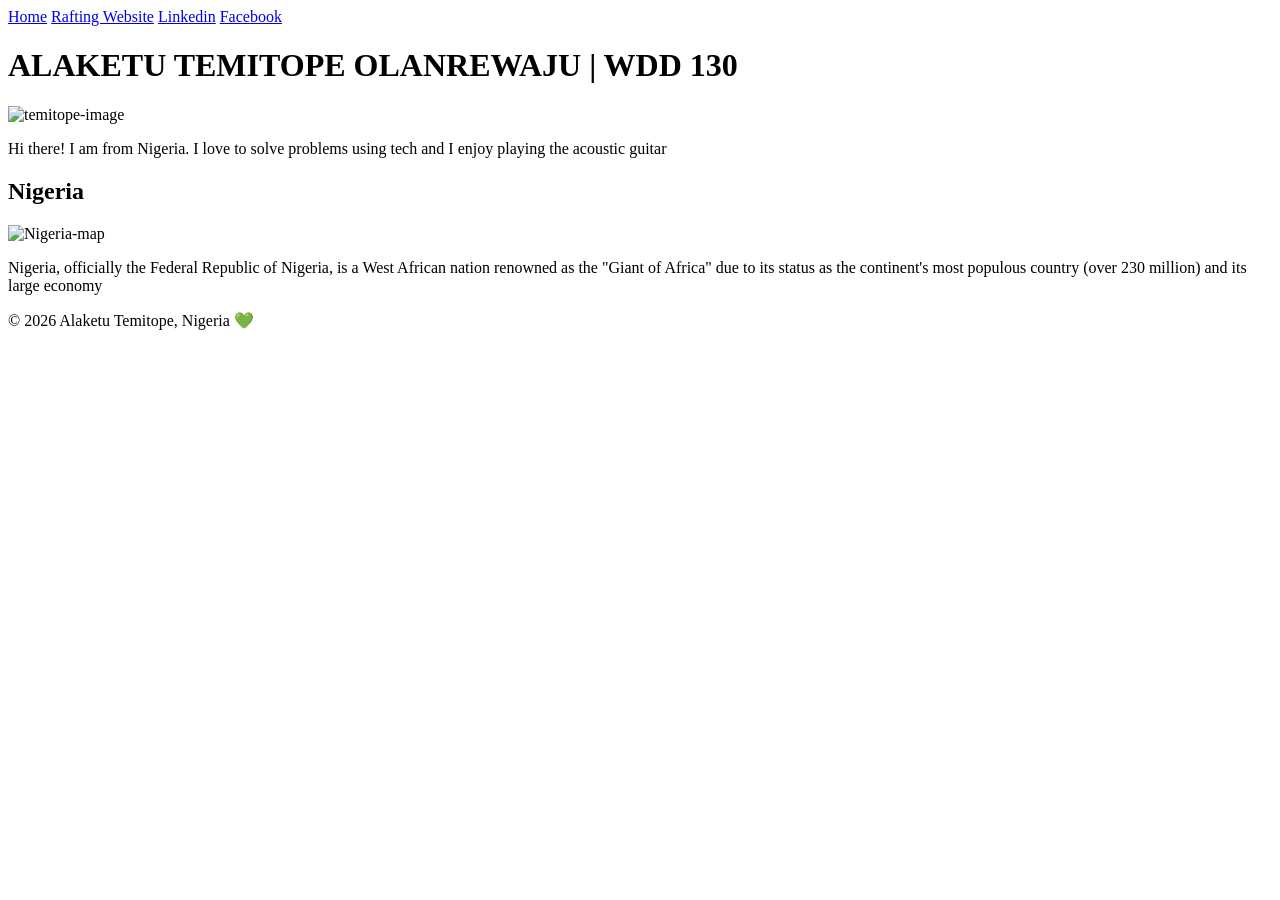
==== wwr/index.html @ e9a7e3e8 "abou page enhancment update" ====
<!doctype html>
<html lang="en">
  <head>
    <meta charset="UTF-8" />
    <meta name="viewport" content="width=device-width, initial-scale=1.0" />
    <title>ALAKETU TEMITOPE OLANREWAJU (WDD 130)</title>
    <meta
      name="description"
      content="Alaketu Temitope, WDD 130, TO edit my page
              This is just a practice page to edit and make changes to my page as I learn HTML and CSS"
    />
    <meta name="author" content="Alaketu Temitope (Wealth_Studio)" />
    <link rel="stylesheet" href="styles/styles.css" />
  </head>
  <body>
    <header>
      <nav>
        <a class="active" href="# ">Home</a>
        <a href="wwr/about.html">Rafting Website</a>
        <a href="www.linkedin.com">Linkedin</a>
        <a href="www.facebook.com">Facebook</a>
      </nav>
    </header>

    <div class="grid">
      <main>
        <h1>ALAKETU TEMITOPE OLANREWAJU | WDD 130</h1>
        <img
          src="images/profile/profile.jpg"
          alt="temitope-image"
          width="200"
        />
        <p>
          Hi there! I am from Nigeria. I love to solve problems using tech and I
          enjoy playing the acoustic guitar
        </p>
      </main>

      <aside class="switch">
        <h2>Nigeria</h2>
        <img src="images/nigeria-map.png" alt="Nigeria-map" width="200" />
        <p>
          Nigeria, officially the Federal Republic of Nigeria, is a West African
          nation renowned as the "Giant of Africa" due to its status as the
          continent's most populous country (over 230 million) and its large
          economy
        </p>
      </aside>
    </div>

    <footer>
      <p>&copy; 2026 Alaketu Temitope, Nigeria 💚</p>
    </footer>
  </body>
</html>
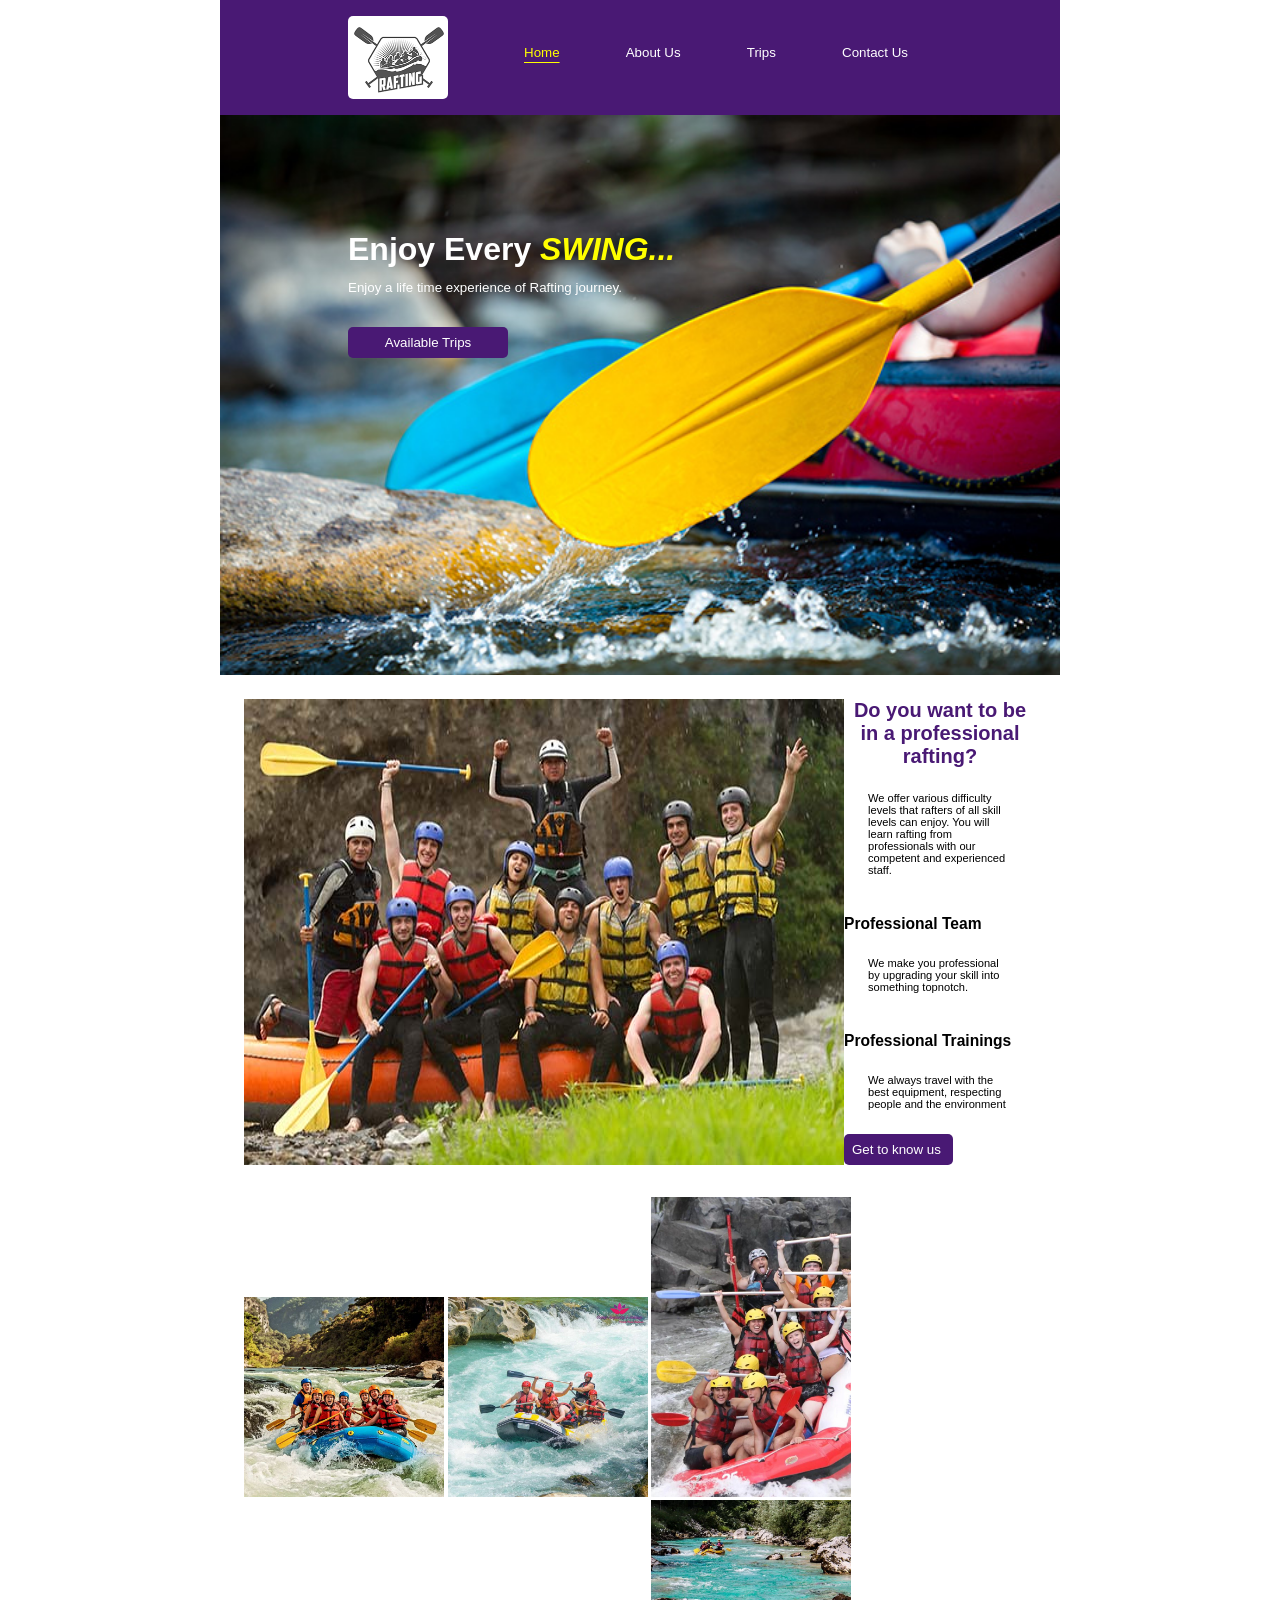
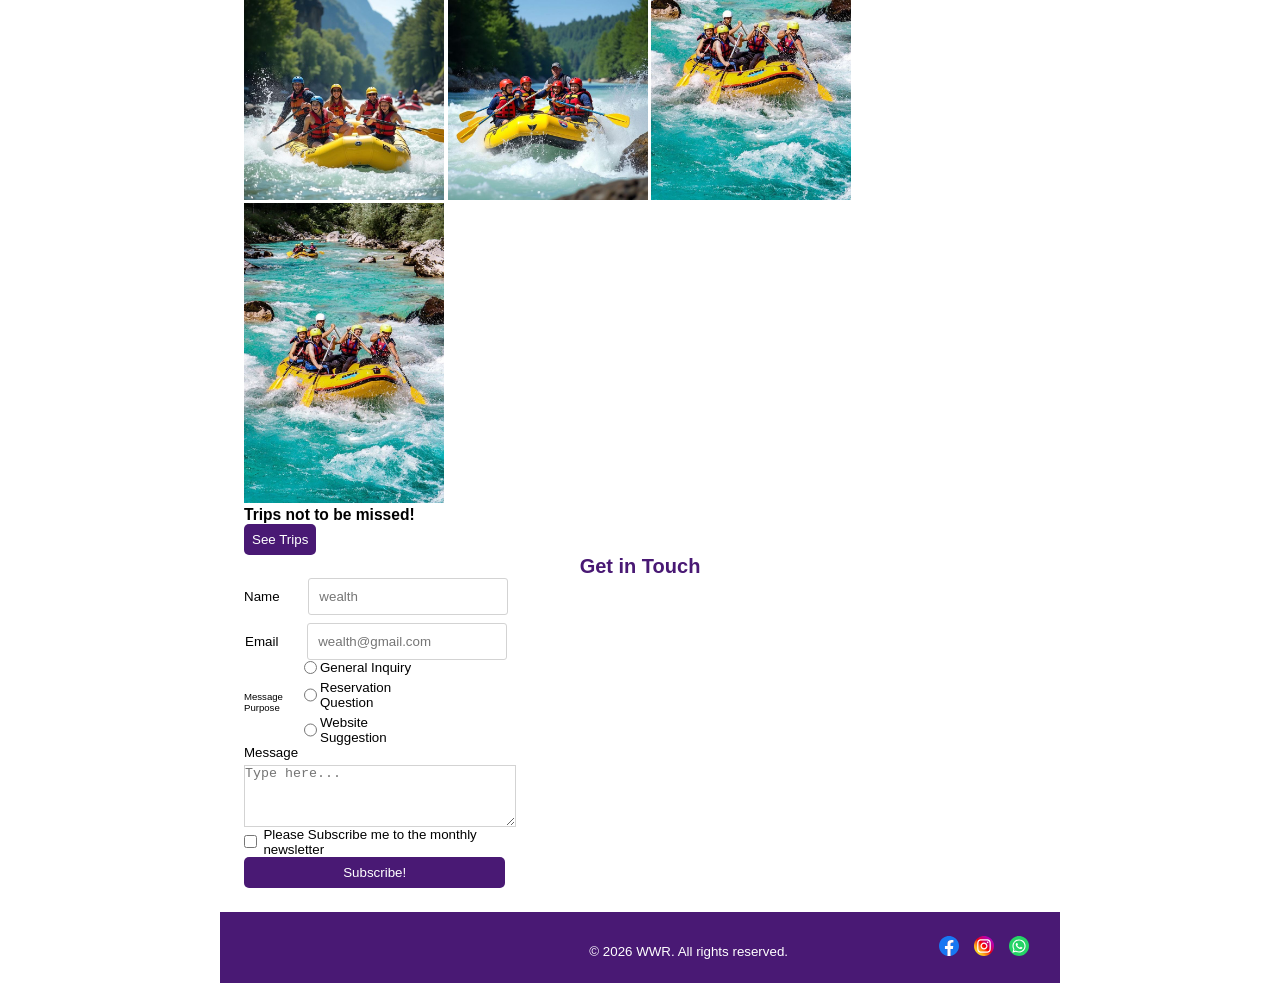
==== commit ed981fe3: "added index for homepage" ====
--- a/wwr/index.html
+++ b/wwr/index.html
@@ -3,53 +3,137 @@
   <head>
     <meta charset="UTF-8" />
     <meta name="viewport" content="width=device-width, initial-scale=1.0" />
-    <title>ALAKETU TEMITOPE OLANREWAJU (WDD 130)</title>
     <meta
       name="description"
-      content="Alaketu Temitope, WDD 130, TO edit my page
-              This is just a practice page to edit and make changes to my page as I learn HTML and CSS"
+      content="This is the Home page or landing page which welcomes all visitors to the rafting website."
     />
-    <meta name="author" content="Alaketu Temitope (Wealth_Studio)" />
-    <link rel="stylesheet" href="styles/styles.css" />
+    <meta name="author" content="Alaketu temitope" />
+    <title>WWR - Landing Page</title>
+    <link rel="stylesheet" href="./styles/rafting.css" />
   </head>
   <body>
     <header>
+      <img src="./images/logo.png" alt="logo" width="100" />
+
       <nav>
-        <a class="active" href="# ">Home</a>
-        <a href="wwr/about.html">Rafting Website</a>
-        <a href="www.linkedin.com">Linkedin</a>
-        <a href="www.facebook.com">Facebook</a>
+        <ul>
+          <li><a class="active" href="#">Home</a></li>
+          <li><a href="about.html">About Us</a></li>
+          <li><a href="trips.html">Trips</a></li>
+          <li><a href="contact.html">Contact Us</a></li>
+        </ul>
       </nav>
     </header>
 
-    <div class="grid">
-      <main>
-        <h1>ALAKETU TEMITOPE OLANREWAJU | WDD 130</h1>
-        <img
-          src="images/profile/profile.jpg"
-          alt="temitope-image"
-          width="200"
-        />
-        <p>
-          Hi there! I am from Nigeria. I love to solve problems using tech and I
-          enjoy playing the acoustic guitar
-        </p>
-      </main>
+    <main>
 
-      <aside class="switch">
-        <h2>Nigeria</h2>
-        <img src="images/nigeria-map.png" alt="Nigeria-map" width="200" />
-        <p>
-          Nigeria, officially the Federal Republic of Nigeria, is a West African
-          nation renowned as the "Giant of Africa" due to its status as the
-          continent's most populous country (over 230 million) and its large
-          economy
-        </p>
-      </aside>
-    </div>
+      <div class="hero">
+        <img src="images/rafting_2.jpg" alt="rafting_hero">
+        <div class="hero-flex">
+          <h1>Enjoy Every <span>SWING...</span></h1>
+          <p>Enjoy a life time experience of Rafting journey.</p>
+          <button type="submit">Available Trips</button>
+        </div>
+      </div>
+
+      <section class="professional">
+        <img src="images/rafting_4.jpg" alt="">
+        <div class="join_profesional">
+          <h2>Do you want to be in a professional rafting?</h2>
+        <p>We offer various difficulty levels that rafters of all skill levels can enjoy. You will learn rafting from professionals with our competent and experienced staff.</p>
+
+        <img src="" alt="">
+        <h3>Professional Team</h3>
+        <p>We make you professional by upgrading your skill into something topnotch.</p>
+        
+        <img src="" alt="">
+        <h3>Professional Trainings</h3>
+        <p>We always travel with the best equipment, respecting people and the environment</p>
+
+        <button type="submit">Get to know us <img src="" alt=""></button>
+
+        </div>
+      </section>
+
+      <section>
+        <div class="gallery">
+          <img src="images/RAFTING-IMAGES(1).jpg" alt="rafting-img" width="200px">
+          <img src="images/RAFTING-IMAGES(2).jpg" alt="rafting-img" width="200px">
+          <img src="images/RAFTING-IMAGES(3).jpg" alt="rafting-img" width="200px">
+          <img src="images/RAFTING-IMAGES(4).jpg" alt="rafting-img" width="200px">
+          <img src="images/RAFTING-IMAGES(5).jpg" alt="rafting-img" width="200px">
+          <img src="images/RAFTING-IMAGES(6).jpg" alt="rafting-img" width="200px">
+          <img src="images/RAFTING-IMAGES(6).jpg" alt="rafting-img" width="200px">
+
+          <h3>Trips not to be missed!</h3>
+          <button> See Trips </button>
+        </div>
+
+        <h2>Get in Touch</h2>
+        <div class="form">
+
+          <div class="get_contact">
+            <form action="post">
+              
+              <div class="personal_details">
+                <div>
+                <label for="name">Name</label>
+                <input type="text" id="name" placeholder="wealth" required>
+                </div>
+              
+                <div>
+                  <label for="email">Email</label>
+                  <input type="email" id="email" placeholder="wealth@gmail.com" required>
+                </div>
+              </div>
+
+              <div class="radio">
+                <p>Message Purpose</p>
+                <div class="radio_select" name="General_inquiry" >
+                  <div>
+                    <input type="radio" name="General_inquiry" id="General_inquiry"> 
+                    <label for="General_inquiry">General Inquiry</label>
+                  </div>
+                  
+                  <div>
+                    <input type="radio" name="General_inquiry" id="Reservation Question"> 
+                    <label for="Reservation Question">Reservation Question</label>
+                  </div>                  
+ 
+                  <div>
+                    <input type="radio" name="General_inquiry" id="Website Suggestion">
+                    <label for="Website Suggestion">Website Suggestion</label>
+                  </div>
+
+                </div>
+              </div>
+
+              <div class="message_purpose">
+                <label for="message">Message</label>
+                <textarea name="message" id="message" rows="4" placeholder="Type here..."></textarea>
+              </div>
+
+              <div class="subscribe">
+                <input type="checkbox" name="subscribe" id="subscribe">
+                <label for="subscribe">Please Subscribe me to the monthly newsletter</label>
+              </div>
+
+              <button class="wide_button" type="submit">Subscribe!</button>
+
+            </form>
+        </div>
+      </section>
+      
+    </main>
 
     <footer>
-      <p>&copy; 2026 Alaketu Temitope, Nigeria 💚</p>
+      <p>&copy; 2026 WWR. All rights reserved.</p>
+      <nav class="socialmedia">
+        <a href="#"><img src="images/facebook.svg" alt="face_book" /> </a>
+        <a href="#"><img src="images/instagram.svg" alt="instagram" /> </a>
+        <a href="#"><img src="images/whatsapp.svg" alt="whatsapp" /> </a>
+      </nav>
     </footer>
+    
   </body>
 </html>
--- a/wwr/styles/rafting.css
+++ b/wwr/styles/rafting.css
@@ -0,0 +1,359 @@
+:root {
+  --deep-gb-color: #491974;
+  --faded-gb-color: rgba(73, 25, 116, 0.5);
+  --text-font: "poppins", Helvetica, sans-serif;
+  --neutral-black: #000000;
+  --neutral-white: #ffffff;
+  --active: yellow;
+  --border: 1px solid lightgray;
+}
+
+* {
+  margin: 0;
+  padding: 0;
+  box-sizing: border-box;
+}
+
+body {
+  font-family: var(--text-font);
+  color: var(--neutral-black);
+}
+
+header,
+main,
+footer {
+  max-width: 840px;
+  margin: 0 auto;
+}
+
+h1,
+h2 {
+  font-family: inherit;
+  color: var(--deep-gb-color);
+  text-align: center;
+}
+
+nav,
+p,
+section,
+article {
+  margin: 16px;
+  padding: 8px;
+  font-size: smaller;
+}
+
+header {
+  background-color: var(--deep-gb-color);
+  display: grid;
+  grid-template-columns: repeat(2, 1fr);
+  align-items: center;
+  padding: 1rem 8rem;
+}
+
+header img {
+  background-color: yellow;
+  border-radius: 5px;
+}
+
+nav {
+  width: 25rem;
+}
+
+header nav ul {
+  display: flex;
+  justify-content: space-between;
+  gap: 2rem;
+}
+
+li {
+  list-style: none;
+  padding-bottom: 10px;
+}
+
+a {
+  text-decoration: none;
+  color: var(--neutral-white);
+}
+
+.socialmedia a {
+  text-decoration: none;
+}
+
+.socialmedia img {
+  width: 20px;
+  height: auto;
+}
+
+.hero {
+  position: relative;
+  /* margin-top: 10px; */
+}
+
+.hero img {
+  display: block;
+  width: 100%;
+  height: auto;
+}
+
+.hero-flex{
+  position: absolute;
+  top: 5rem;
+  left: 7rem;
+  width: 100%;
+  padding: 16px;
+  text-align: left;
+  /* background-color: red; */
+  display:flex;
+  flex-direction: column;
+  justify-content: space-between;
+  gap: 2rem;
+
+}
+
+.hero .hero-flex h1, .hero .hero-flex p{
+  position: relative;
+  padding: 0;
+  margin: 0;
+  text-align: left;
+  color: white;
+
+}
+
+.hero .hero-flex span{
+  color: yellow;
+  font-style: italic;
+}
+.hero .hero-flex button{
+  width: 10rem;
+}
+
+.professional{
+  display:flex;
+}
+
+.hero h1 {
+  position: absolute;
+  top: 20px;
+  width: 100%;
+  padding: 16px;
+  text-align: center;
+  color: var(--neutral-white);
+}
+
+.hero article {
+  position: absolute;
+  bottom: 8rem;
+  color: #ffffff;
+  display: flex;
+  align-items: center;
+  background-color: var(--faded-gb-color);
+  padding: 20px 0;
+  border-radius: 10px;
+}
+
+.hero article img {
+  float: right;
+  width: 150px;
+  height: auto;
+  margin-right: 20px;
+  border-radius: 10px;
+}
+
+
+.active {
+  color: var(--active);
+  text-decoration: underline;
+  text-underline-offset: 0.3rem;
+}
+
+.contact{
+  text-align: center;
+  color: var(--deep-gb-color);
+  /* background-color: rgb(18, 19, 18); */
+  font-size: 0.7rem;
+}
+
+.contact h1{
+  color: var(--deep-gb-color);
+  position: inherit;
+  font-size: 1.5rem;
+  
+}
+
+.contact :nth-child(4){
+  margin-bottom: 1rem;
+}
+
+.container {
+  display: flex;
+  gap: 2rem;
+  height: 350px;
+}
+
+.map{
+  width:45%;
+  height: 100%;
+}
+
+.get_contact{
+  width: 33%;
+  height: 100%;
+}
+
+form{
+  display: flex;
+  flex-direction: column;
+  justify-content: space-between;
+  width: 100%;
+  align-items: start;
+  height: 100%;
+}
+
+.personal_details{
+  display: flex;
+  flex-direction: column;
+  gap:0.5rem;
+  align-items:center;
+  justify-content: center;
+}
+
+.personal_details div{
+  display: flex;
+  align-items: center;
+  gap: 1.8rem;
+}
+
+.radio{
+  display: flex;
+  align-items: center;
+  justify-content: flex-start;
+  width: 100%;
+  gap: 10px;
+}
+
+.radio p{
+  padding: 0;
+  margin: 0;
+  width: 50px;
+  font-size: 0.6rem;
+}
+
+.radio_select{
+  width:50%;
+  display: flex;
+  flex-direction: column;
+  align-items: start;
+  justify-content: center;
+  gap: 5px;
+}
+
+.radio_select div{
+  display: flex;
+  gap: 3px;
+}
+
+.radio_select input, .subscribe input{
+  width:auto;
+}
+
+.message_purpose{
+  display: flex;
+  flex-direction: column;
+  align-items: flex-start;
+  gap: 5px;
+}
+
+.message_purpose textarea{
+  width: 17rem;
+  border: var(--border);
+}
+
+.subscribe{
+  display: flex;
+  align-items: center;
+  gap: 0.4rem;
+  width:110%;
+}
+
+.wide_button{
+  width: 100%;
+  padding: 0.5rem;
+}
+
+
+input{
+    padding: 10px;
+    border: var(--border);
+    width: 200px;
+    border-radius: 3px;
+}
+
+button{
+    padding: 8px;
+    background-color: var(--deep-gb-color);
+    font-family: inherit;
+    border: none;
+    border-radius: 5px;
+    cursor: pointer;
+    color: white;
+}
+
+.wrap-img{
+  display: flex;
+}
+
+.wrap-img p{
+  margin-right: 0 ;
+  /* background-color: aqua; */
+}
+
+.wrap-img img {
+  width: 200px;
+  padding: 20px 0;
+}
+
+
+.boxes{
+  display: flex;
+  justify-content: space-between;
+  margin-top: 20px;
+  overflow-x: auto;
+  scroll-behavior: smooth;
+}
+
+.boxes::-webkit-scrollbar{
+  display: none;
+}
+
+.box{
+  display: flex;
+  flex-direction: column;
+  justify-content: center;
+  align-items: center;
+  flex-shrink: 0;
+  min-width: 200px;
+}
+
+.box img{
+  border-radius: 5px;
+}
+
+.box p{
+  margin: 0;
+}
+
+footer {
+  display: flex;
+  justify-content: flex-end;
+  align-items: end;
+  text-align: center;
+  background-color: var(--deep-gb-color);
+  color: var(--neutral-white);
+}
+
+footer nav{
+  width: 120px;
+  display: flex;
+  justify-content: space-around;
+  margin-left: 7rem;
+}
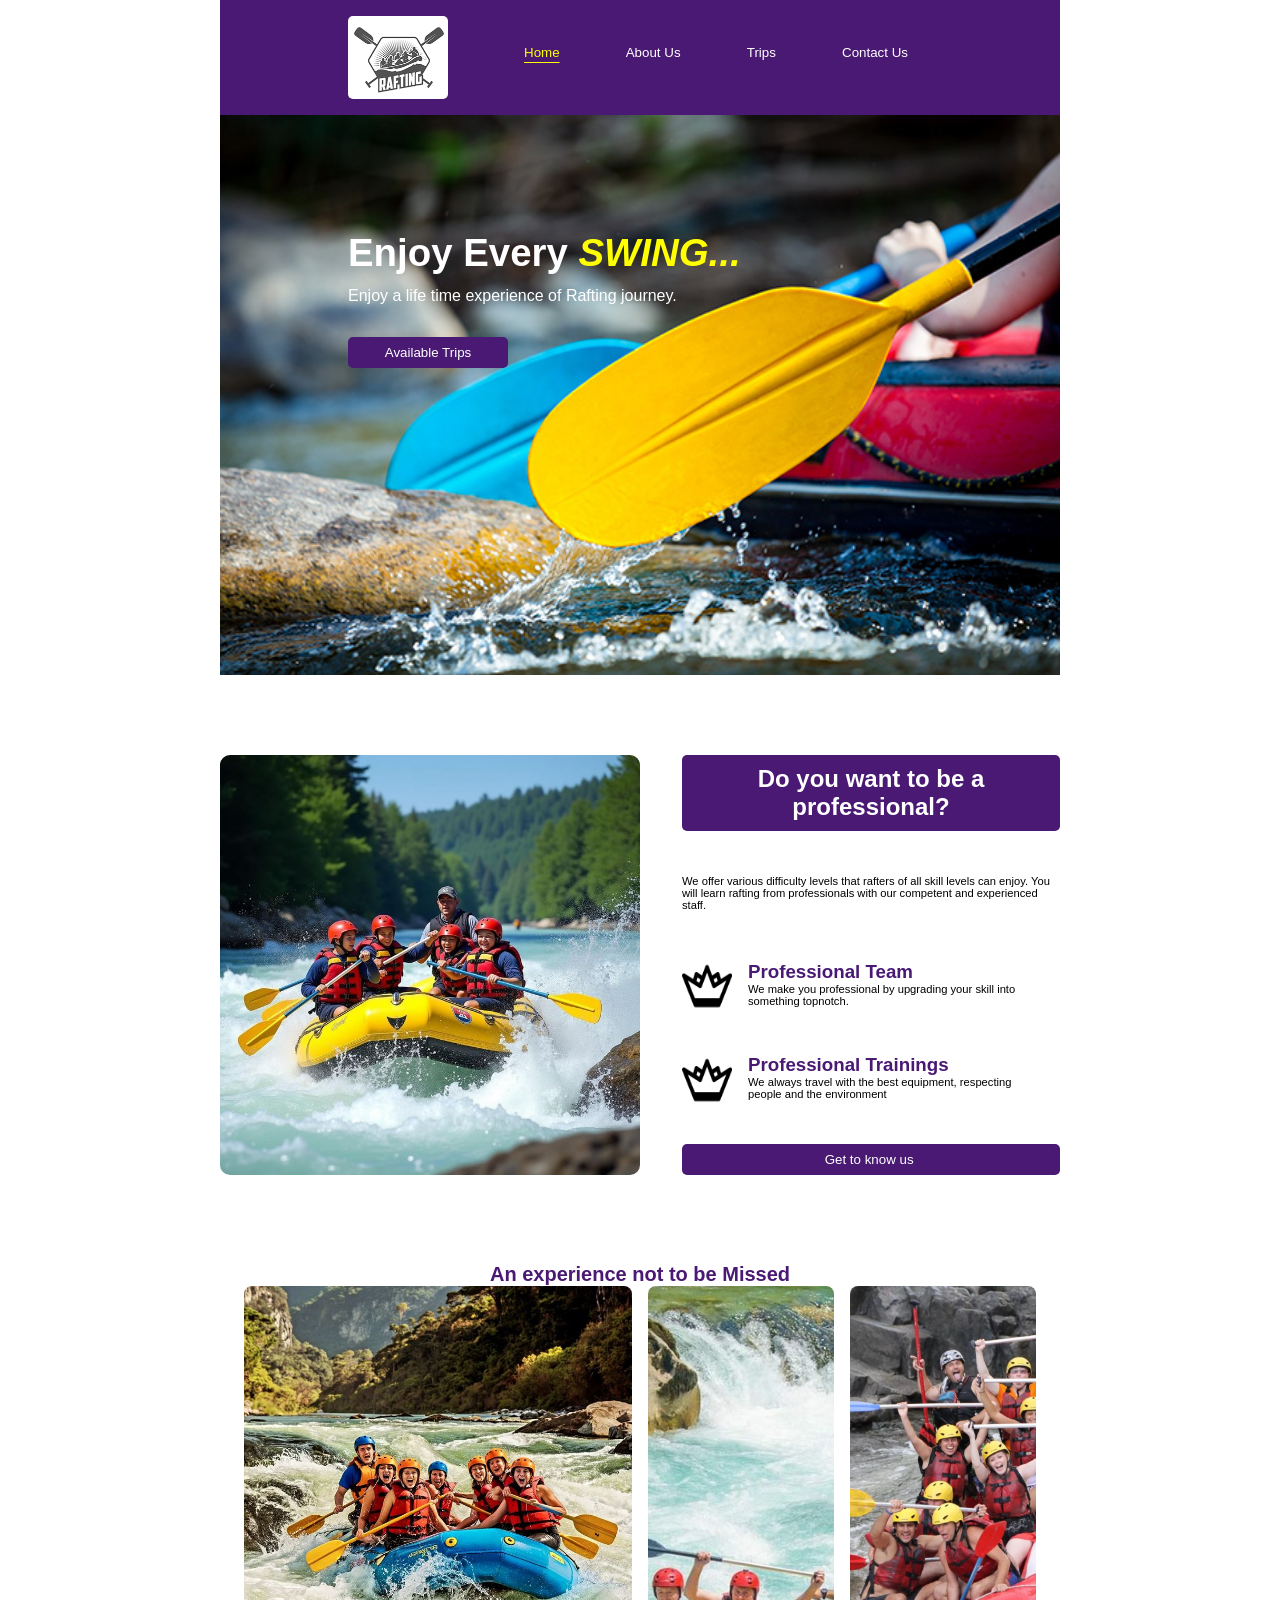
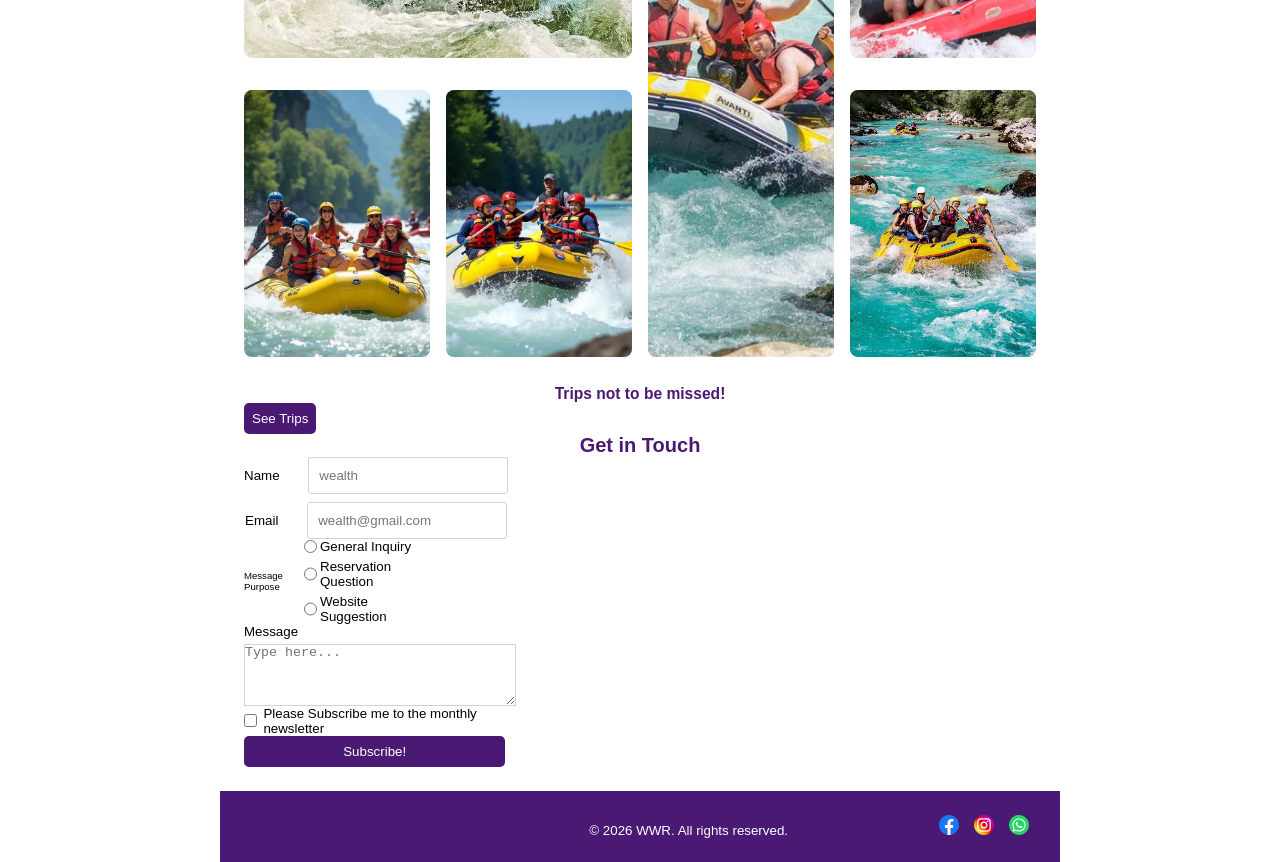
==== commit 8de758cf: "updated" ====
--- a/wwr/index.html
+++ b/wwr/index.html
@@ -32,43 +32,51 @@
         <div class="hero-flex">
           <h1>Enjoy Every <span>SWING...</span></h1>
           <p>Enjoy a life time experience of Rafting journey.</p>
-          <button type="submit">Available Trips</button>
+          <button type="submit"><a href="trips.html">Available Trips</a></button>
         </div>
       </div>
 
       <section class="professional">
-        <img src="images/rafting_4.jpg" alt="">
+        <img class="pro_image" src="images/RAFTING-IMAGES(5).jpg" alt="">
         <div class="join_profesional">
-          <h2>Do you want to be in a professional rafting?</h2>
+          <h2>Do you want to be a professional?</h2>
         <p>We offer various difficulty levels that rafters of all skill levels can enjoy. You will learn rafting from professionals with our competent and experienced staff.</p>
 
-        <img src="" alt="">
-        <h3>Professional Team</h3>
-        <p>We make you professional by upgrading your skill into something topnotch.</p>
+        <div>
+          <img src="images/crown.png" alt="crown">
+          <div>
+            <h3>Professional Team</h3>
+            <p>We make you professional by upgrading your skill into something topnotch.</p>
+          </div>
+        </div>
         
-        <img src="" alt="">
-        <h3>Professional Trainings</h3>
-        <p>We always travel with the best equipment, respecting people and the environment</p>
+        <div>
+          <img src="images/crown.png" alt="crown">
+          <div>
+            <h3>Professional Trainings</h3>
+            <p>We always travel with the best equipment, respecting people and the environment</p>
+          </div>
+        </div>
 
-        <button type="submit">Get to know us <img src="" alt=""></button>
+        <button type="submit"><a href="about.html">Get to know us</a> <img src="" alt=""></button>
 
         </div>
       </section>
 
-      <section>
+      <section class="experience">
+        <h2>An experience not to be <span>Missed</span></h2>
+
         <div class="gallery">
-          <img src="images/RAFTING-IMAGES(1).jpg" alt="rafting-img" width="200px">
-          <img src="images/RAFTING-IMAGES(2).jpg" alt="rafting-img" width="200px">
-          <img src="images/RAFTING-IMAGES(3).jpg" alt="rafting-img" width="200px">
-          <img src="images/RAFTING-IMAGES(4).jpg" alt="rafting-img" width="200px">
-          <img src="images/RAFTING-IMAGES(5).jpg" alt="rafting-img" width="200px">
-          <img src="images/RAFTING-IMAGES(6).jpg" alt="rafting-img" width="200px">
-          <img src="images/RAFTING-IMAGES(6).jpg" alt="rafting-img" width="200px">
-
-          <h3>Trips not to be missed!</h3>
-          <button> See Trips </button>
+          <img class="one" src="images/RAFTING-IMAGES(1).jpg" alt="rafting-img" width="200px">    
+          <img class="two" src="images/RAFTING-IMAGES(2).jpg" alt="rafting-img" width="200px">
+          <img class="three" src="images/RAFTING-IMAGES(3).jpg" alt="rafting-img" width="200px">
+          <img class="four" src="images/RAFTING-IMAGES(4).jpg" alt="rafting-img" width="200px">
+          <img class="five" src="images/RAFTING-IMAGES(5).jpg" alt="rafting-img" width="200px">
+          <img class="six" src="images/RAFTING-IMAGES(6).jpg" alt="rafting-img" width="200px">
         </div>
-
+        
+        <h3>Trips not to be missed!</h3>
+        <button> See Trips </button>
         <h2>Get in Touch</h2>
         <div class="form">
 
--- a/wwr/styles/rafting.css
+++ b/wwr/styles/rafting.css
@@ -27,7 +27,7 @@
 }
 
 h1,
-h2 {
+h2, h3 {
   font-family: inherit;
   color: var(--deep-gb-color);
   text-align: center;
@@ -99,7 +99,8 @@
   position: absolute;
   top: 5rem;
   left: 7rem;
-  width: 100%;
+  /* width: 100%; */
+  font-size: larger;
   padding: 16px;
   text-align: left;
   /* background-color: red; */
@@ -129,7 +130,131 @@
 
 .professional{
   display:flex;
-}
+  /* background-color: red; */
+  min-width: 840px;
+  margin: 0 auto;
+  justify-content: space-between;
+  padding: 0;
+  margin-top: 5rem;
+}
+
+.pro_image{
+  width: 50%;
+  object-fit: cover;
+  border-radius: 10px;
+}
+
+.join_profesional{
+  /* background-color: yellowgreen; */
+  width: 45%;
+  font-size: larger;
+  display: flex;
+  flex-direction: column;
+  justify-content: space-between;
+  align-items: center;
+}
+
+.join_profesional h2{
+  background-color: var(--deep-gb-color);
+  width: 100%;
+  /* text-align: center; */
+  border-radius: 5px;
+  padding: 10px 0;
+  color: var(--neutral-white);
+}
+
+.join_profesional p{
+  font-size: 0.7rem;
+  width: 100%;
+  padding: 0;
+}
+
+.join_profesional div{
+  display: flex;
+  width: 100%;
+  justify-content: start;
+  align-items: center;
+  margin-bottom: 5px;
+}
+.join_profesional div img{
+  width: 50px;
+  height: 60px;
+}
+
+.join_profesional div div{
+  display: flex;
+  flex-direction: column;
+  width: 80%;
+  /* background-color: red; */
+  padding-left: 1rem;
+  justify-content: start;
+  align-items: start;
+}
+
+.join_profesional div div h3, .join_profesional div div p{
+  padding: 0;
+  margin: 0;
+  /* background-color: red; */
+}
+
+.join_profesional button{
+  width: 100%;
+}
+
+.experience{
+  margin-top: 5rem;
+}
+.gallery{
+  display: grid;
+  grid-template-columns: repeat(4, 1fr);
+  /* background-color: red; */
+  gap: 1rem;
+  margin: 0 auto;
+}
+
+.gallery img {
+  width: 100%;
+  height: 96%;
+  object-fit: cover;
+  display: block;
+  border-radius: 8px;
+  transition: 0.5s;
+}
+
+.gallery img:hover{
+  scale: 0.9;
+  opacity: 0.8;
+}
+
+.one{
+  grid-column: span 2;
+  grid-row: 1/2;
+}
+
+.two{
+  grid-column: 3/4;
+  grid-row: 1/4;
+}
+
+.three{
+  grid-column: 4/5;
+  grid-row: 1/2;
+}
+
+.four{
+  grid-column: 1/2;
+  grid-row: 2/3;
+}
+.five{
+  grid-column: 2/3;
+  grid-row: 2/3;
+}
+.six{
+  grid-column: 4/5;
+  grid-row: 2/3;
+}
+
+
 
 .hero h1 {
   position: absolute;
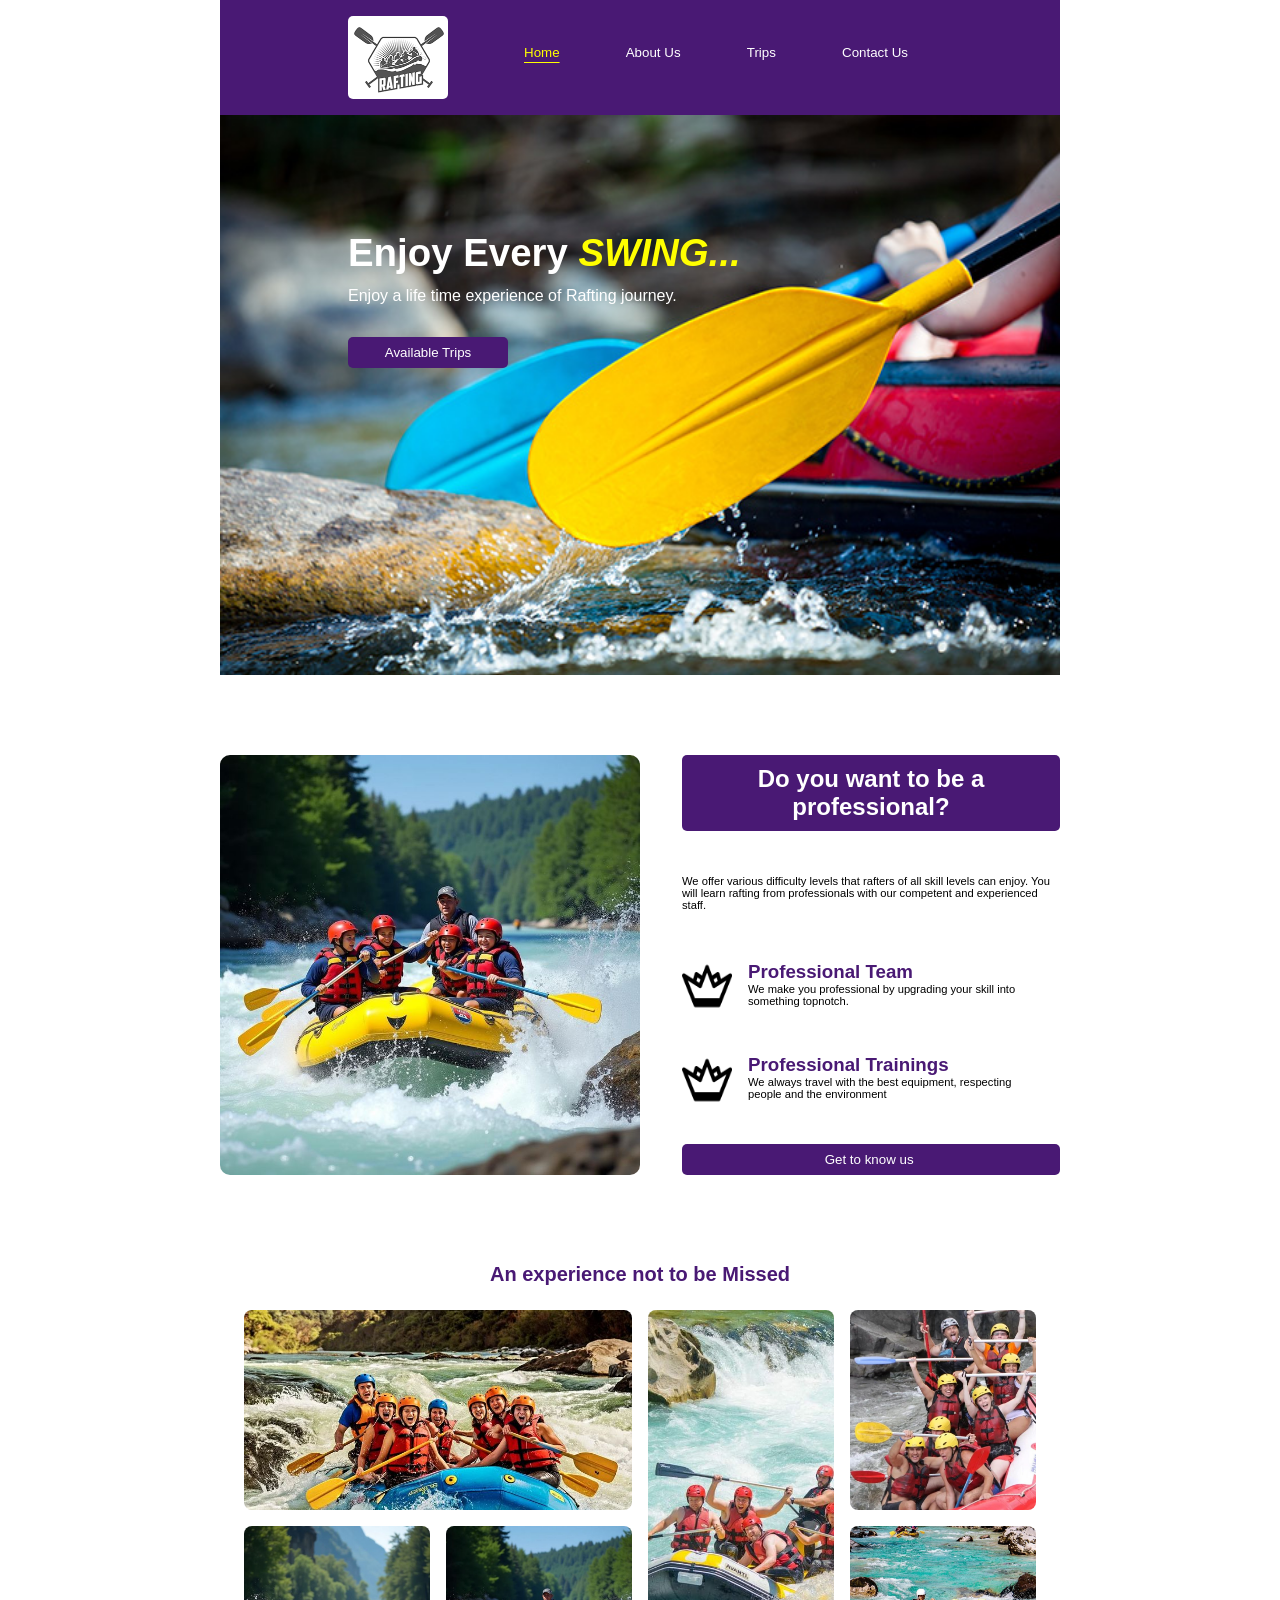
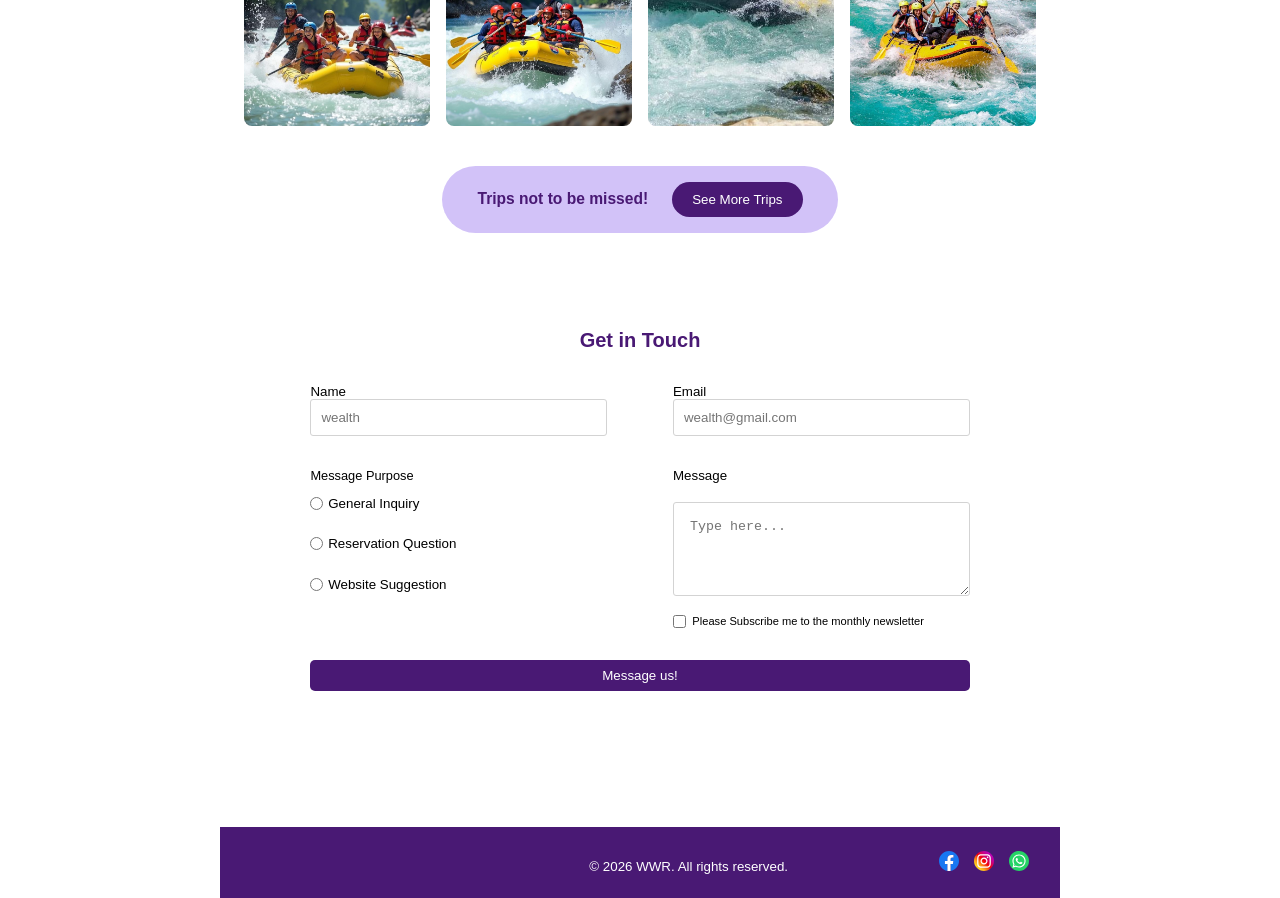
==== commit 151e9c54: "added trips landing page" ====
--- a/wwr/index.html
+++ b/wwr/index.html
@@ -75,29 +75,36 @@
           <img class="six" src="images/RAFTING-IMAGES(6).jpg" alt="rafting-img" width="200px">
         </div>
         
-        <h3>Trips not to be missed!</h3>
-        <button> See Trips </button>
-        <h2>Get in Touch</h2>
-        <div class="form">
+        <div class="click-trip">
+          <h3>Trips not to be missed!</h3>
+          <button> See More Trips </button>  
+        </div>
+      
+        </section>
 
-          <div class="get_contact">
-            <form action="post">
+        <section  class="get_contact_trip">
+          
+          <h2>Get in Touch</h2>
+
+          <div>
+            <form class="form_trip" action="post_trip">
               
-              <div class="personal_details">
+              <div class="personal_details_trip">
                 <div>
-                <label for="name">Name</label>
-                <input type="text" id="name" placeholder="wealth" required>
+                  <label for="name">Name</label>
+                  <input type="text" id="name" placeholder="wealth" required>
                 </div>
               
                 <div>
-                  <label for="email">Email</label>
-                  <input type="email" id="email" placeholder="wealth@gmail.com" required>
-                </div>
+                    <label for="email">Email</label>
+                    <input type="email" id="email" placeholder="wealth@gmail.com" required>
+                  </div>
               </div>
 
-              <div class="radio">
+              <div class="details">
+                <div class="radio_trip">
                 <p>Message Purpose</p>
-                <div class="radio_select" name="General_inquiry" >
+                <div class="radio_select_trip" name="General_inquiry">
                   <div>
                     <input type="radio" name="General_inquiry" id="General_inquiry"> 
                     <label for="General_inquiry">General Inquiry</label>
@@ -116,20 +123,23 @@
                 </div>
               </div>
 
-              <div class="message_purpose">
+              <div class="message_purpose_trip">
                 <label for="message">Message</label>
                 <textarea name="message" id="message" rows="4" placeholder="Type here..."></textarea>
+                <div class="subscribe">
+                <input type="checkbox" name="subscribe" id="subscribe">
+                <label class="small" for="subscribe">Please Subscribe me to the monthly newsletter</label>
+              </div>
               </div>
 
-              <div class="subscribe">
-                <input type="checkbox" name="subscribe" id="subscribe">
-                <label for="subscribe">Please Subscribe me to the monthly newsletter</label>
+              
               </div>
 
-              <button class="wide_button" type="submit">Subscribe!</button>
+                <button class="wide_button" type="submit">Message us!</button>
 
             </form>
         </div>
+
       </section>
       
     </main>
--- a/wwr/styles/rafting.css
+++ b/wwr/styles/rafting.css
@@ -1,6 +1,6 @@
 :root {
   --deep-gb-color: #491974;
-  --faded-gb-color: rgba(73, 25, 116, 0.5);
+  --faded-gb-color: rgb(210, 194, 248);
   --text-font: "poppins", Helvetica, sans-serif;
   --neutral-black: #000000;
   --neutral-white: #ffffff;
@@ -27,7 +27,8 @@
 }
 
 h1,
-h2, h3 {
+h2,
+h3 {
   font-family: inherit;
   color: var(--deep-gb-color);
   text-align: center;
@@ -95,7 +96,7 @@
   height: auto;
 }
 
-.hero-flex{
+.hero-flex {
   position: absolute;
   top: 5rem;
   left: 7rem;
@@ -103,33 +104,33 @@
   font-size: larger;
   padding: 16px;
   text-align: left;
-  /* background-color: red; */
-  display:flex;
+  display: flex;
   flex-direction: column;
   justify-content: space-between;
   gap: 2rem;
-
-}
-
-.hero .hero-flex h1, .hero .hero-flex p{
+}
+
+.hero .hero-flex h1,
+.hero .hero-flex p {
   position: relative;
   padding: 0;
   margin: 0;
   text-align: left;
   color: white;
-
-}
-
-.hero .hero-flex span{
+}
+
+.hero .hero-flex span {
   color: yellow;
   font-style: italic;
 }
-.hero .hero-flex button{
+.hero .hero-flex button {
   width: 10rem;
 }
 
-.professional{
-  display:flex;
+/* INDEX CSS */
+
+.professional {
+  display: flex;
   /* background-color: red; */
   min-width: 840px;
   margin: 0 auto;
@@ -138,13 +139,13 @@
   margin-top: 5rem;
 }
 
-.pro_image{
+.pro_image {
   width: 50%;
   object-fit: cover;
   border-radius: 10px;
 }
 
-.join_profesional{
+.join_profesional {
   /* background-color: yellowgreen; */
   width: 45%;
   font-size: larger;
@@ -154,7 +155,7 @@
   align-items: center;
 }
 
-.join_profesional h2{
+.join_profesional h2 {
   background-color: var(--deep-gb-color);
   width: 100%;
   /* text-align: center; */
@@ -163,96 +164,279 @@
   color: var(--neutral-white);
 }
 
-.join_profesional p{
+.join_profesional p {
   font-size: 0.7rem;
   width: 100%;
   padding: 0;
 }
 
-.join_profesional div{
+.join_profesional div {
   display: flex;
   width: 100%;
   justify-content: start;
   align-items: center;
   margin-bottom: 5px;
 }
-.join_profesional div img{
+.join_profesional div img {
   width: 50px;
   height: 60px;
 }
 
-.join_profesional div div{
+.join_profesional div div {
   display: flex;
   flex-direction: column;
   width: 80%;
-  /* background-color: red; */
   padding-left: 1rem;
   justify-content: start;
   align-items: start;
 }
 
-.join_profesional div div h3, .join_profesional div div p{
+.join_profesional div div h3,
+.join_profesional div div p {
   padding: 0;
   margin: 0;
   /* background-color: red; */
 }
 
-.join_profesional button{
-  width: 100%;
-}
-
-.experience{
+.join_profesional button {
+  width: 100%;
+}
+
+.experience {
   margin-top: 5rem;
-}
-.gallery{
+  display: flex;
+  flex-direction: column;
+  justify-content: space-between;
+  /* background-color: #b2afb4; */
+}
+.gallery {
   display: grid;
   grid-template-columns: repeat(4, 1fr);
-  /* background-color: red; */
   gap: 1rem;
-  margin: 0 auto;
+  margin: 1.5rem auto;
+  height: auto;
 }
 
 .gallery img {
   width: 100%;
-  height: 96%;
   object-fit: cover;
   display: block;
   border-radius: 8px;
   transition: 0.5s;
 }
 
-.gallery img:hover{
+.gallery img:hover {
   scale: 0.9;
   opacity: 0.8;
 }
 
-.one{
+.one {
   grid-column: span 2;
   grid-row: 1/2;
-}
-
-.two{
+  height: 200px;
+}
+
+.two {
   grid-column: 3/4;
   grid-row: 1/4;
-}
-
-.three{
+  height: 96.5%;
+}
+
+.three {
   grid-column: 4/5;
   grid-row: 1/2;
-}
-
-.four{
+  height: 200px;
+}
+
+.four {
   grid-column: 1/2;
   grid-row: 2/3;
-}
-.five{
+  height: 200px;
+}
+.five {
   grid-column: 2/3;
   grid-row: 2/3;
-}
-.six{
+  height: 200px;
+}
+.six {
   grid-column: 4/5;
   grid-row: 2/3;
-}
+  height: 200px;
+}
+
+.click-trip {
+  display: flex;
+  justify-content: center;
+  gap: 1.5rem;
+  align-items: center;
+  background-color: var(--faded-gb-color);
+  width: 50%;
+  padding: 1rem;
+  border-radius: 1000px;
+  margin: 0 auto;
+}
+
+.click-trip h3 {
+  color: var(--deep-gb-color);
+}
+.click-trip button {
+  border-radius: 1000px;
+  padding: 10px 20px;
+}
+
+.get_contact_trip {
+  width: 100%;
+  margin: 0 auto;
+  margin-top: 5rem;
+}
+
+.personal_details_trip {
+  display: flex;
+  width: 80%;
+  justify-content: space-between;
+  margin: 0 auto;
+  margin-top: 2rem;
+}
+
+.personal_details_trip label {
+  margin-right: 1rem;
+}
+
+.personal_details_trip div {
+  display: flex;
+  flex-direction: column;
+  width: 45%;
+}
+
+.personal_details_trip input {
+  width: 100%;
+}
+
+.details {
+  display: flex;
+  width: 80%;
+  margin: 0 auto;
+  margin-top: 2rem;
+  height: 10rem;
+  justify-content: space-between;
+  align-items: top;
+}
+
+.radio_trip {
+  display: flex;
+  flex-direction: column;
+  width: 45%;
+  justify-content: start;
+  gap: 1em;
+  align-items: start;
+}
+
+.radio_trip p {
+  font-size: 0.8rem;
+  padding: 0;
+  margin: 0;
+}
+
+.radio_select_trip {
+  display: flex;
+  flex-direction: column;
+  justify-content: space-between;
+  height: 60%;
+}
+
+.radio_select_trip div {
+  display: flex;
+  align-items: center;
+  width: 100%;
+  gap: 0.3rem;
+}
+
+.radio_select_trip input {
+  width: auto;
+}
+
+.message_purpose_trip {
+  display: flex;
+  flex-direction: column;
+  justify-content: space-between;
+  width: 45%;
+}
+
+.message_purpose_trip textarea {
+  border-radius: 3px;
+  padding: 1rem;
+  width: 100%;
+  border: var(--border);
+}
+
+.small {
+  font-size: smaller;
+}
+
+.get_contact_trip button[type="submit"] {
+  width: 80%;
+  /* padding: 20px 0; */
+  margin: 0 auto;
+  margin-top: 2rem;
+  margin-bottom: 8rem;
+}
+
+/* TRIPS CSS */
+
+.trips-main{
+  width: 100%;
+  margin: 0 auto;
+  margin-top: 3rem;
+
+}
+
+.search{
+  display: flex;
+  align-items: center;
+  justify-content: space-between;
+  gap: 1rem;
+  background-color: var(--faded-gb-color);
+  width: 70%;
+  margin: auto;
+  padding: 5px 20px;
+  border-radius: 10000px;
+  
+}
+
+.search input{
+  width: 100%;
+  background-color: transparent;
+  color: white;
+  border: none;
+  border-radius: 10000px;
+}
+
+
+.cards{
+  
+}
+
+
+
+
+
+
+
+
+
+
+
+
+
+
+
+
+
+
+
+
+
+
 
 
 
@@ -284,28 +468,26 @@
   border-radius: 10px;
 }
 
-
 .active {
   color: var(--active);
   text-decoration: underline;
   text-underline-offset: 0.3rem;
 }
 
-.contact{
+.contact {
   text-align: center;
   color: var(--deep-gb-color);
   /* background-color: rgb(18, 19, 18); */
   font-size: 0.7rem;
 }
 
-.contact h1{
+.contact h1 {
   color: var(--deep-gb-color);
   position: inherit;
   font-size: 1.5rem;
-  
-}
-
-.contact :nth-child(4){
+}
+
+.contact :nth-child(4) {
   margin-bottom: 1rem;
 }
 
@@ -315,17 +497,17 @@
   height: 350px;
 }
 
-.map{
-  width:45%;
+.map {
+  width: 45%;
   height: 100%;
 }
 
-.get_contact{
+.get_contact {
   width: 33%;
   height: 100%;
 }
 
-form{
+form {
   display: flex;
   flex-direction: column;
   justify-content: space-between;
@@ -334,21 +516,21 @@
   height: 100%;
 }
 
-.personal_details{
-  display: flex;
-  flex-direction: column;
-  gap:0.5rem;
-  align-items:center;
+.personal_details {
+  display: flex;
+  flex-direction: column;
+  gap: 0.5rem;
+  align-items: center;
   justify-content: center;
 }
 
-.personal_details div{
+.personal_details div {
   display: flex;
   align-items: center;
   gap: 1.8rem;
 }
 
-.radio{
+.radio {
   display: flex;
   align-items: center;
   justify-content: flex-start;
@@ -356,15 +538,15 @@
   gap: 10px;
 }
 
-.radio p{
+.radio p {
   padding: 0;
   margin: 0;
   width: 50px;
   font-size: 0.6rem;
 }
 
-.radio_select{
-  width:50%;
+.radio_select {
+  width: 50%;
   display: flex;
   flex-direction: column;
   align-items: start;
@@ -372,63 +554,63 @@
   gap: 5px;
 }
 
-.radio_select div{
+.radio_select div {
   display: flex;
   gap: 3px;
 }
 
-.radio_select input, .subscribe input{
-  width:auto;
-}
-
-.message_purpose{
+.radio_select input,
+.subscribe input {
+  width: auto;
+}
+
+.message_purpose {
   display: flex;
   flex-direction: column;
   align-items: flex-start;
   gap: 5px;
 }
 
-.message_purpose textarea{
+.message_purpose textarea {
   width: 17rem;
   border: var(--border);
 }
 
-.subscribe{
+.subscribe {
   display: flex;
   align-items: center;
   gap: 0.4rem;
-  width:110%;
-}
-
-.wide_button{
+  width: 110%;
+}
+
+.wide_button {
   width: 100%;
   padding: 0.5rem;
 }
 
-
-input{
-    padding: 10px;
-    border: var(--border);
-    width: 200px;
-    border-radius: 3px;
-}
-
-button{
-    padding: 8px;
-    background-color: var(--deep-gb-color);
-    font-family: inherit;
-    border: none;
-    border-radius: 5px;
-    cursor: pointer;
-    color: white;
-}
-
-.wrap-img{
-  display: flex;
-}
-
-.wrap-img p{
-  margin-right: 0 ;
+input {
+  padding: 10px;
+  border: var(--border);
+  width: 200px;
+  border-radius: 3px;
+}
+
+button {
+  padding: 8px;
+  background-color: var(--deep-gb-color);
+  font-family: inherit;
+  border: none;
+  border-radius: 5px;
+  cursor: pointer;
+  color: white;
+}
+
+.wrap-img {
+  display: flex;
+}
+
+.wrap-img p {
+  margin-right: 0;
   /* background-color: aqua; */
 }
 
@@ -437,8 +619,7 @@
   padding: 20px 0;
 }
 
-
-.boxes{
+.boxes {
   display: flex;
   justify-content: space-between;
   margin-top: 20px;
@@ -446,11 +627,11 @@
   scroll-behavior: smooth;
 }
 
-.boxes::-webkit-scrollbar{
+.boxes::-webkit-scrollbar {
   display: none;
 }
 
-.box{
+.box {
   display: flex;
   flex-direction: column;
   justify-content: center;
@@ -459,11 +640,11 @@
   min-width: 200px;
 }
 
-.box img{
+.box img {
   border-radius: 5px;
 }
 
-.box p{
+.box p {
   margin: 0;
 }
 
@@ -476,7 +657,7 @@
   color: var(--neutral-white);
 }
 
-footer nav{
+footer nav {
   width: 120px;
   display: flex;
   justify-content: space-around;
